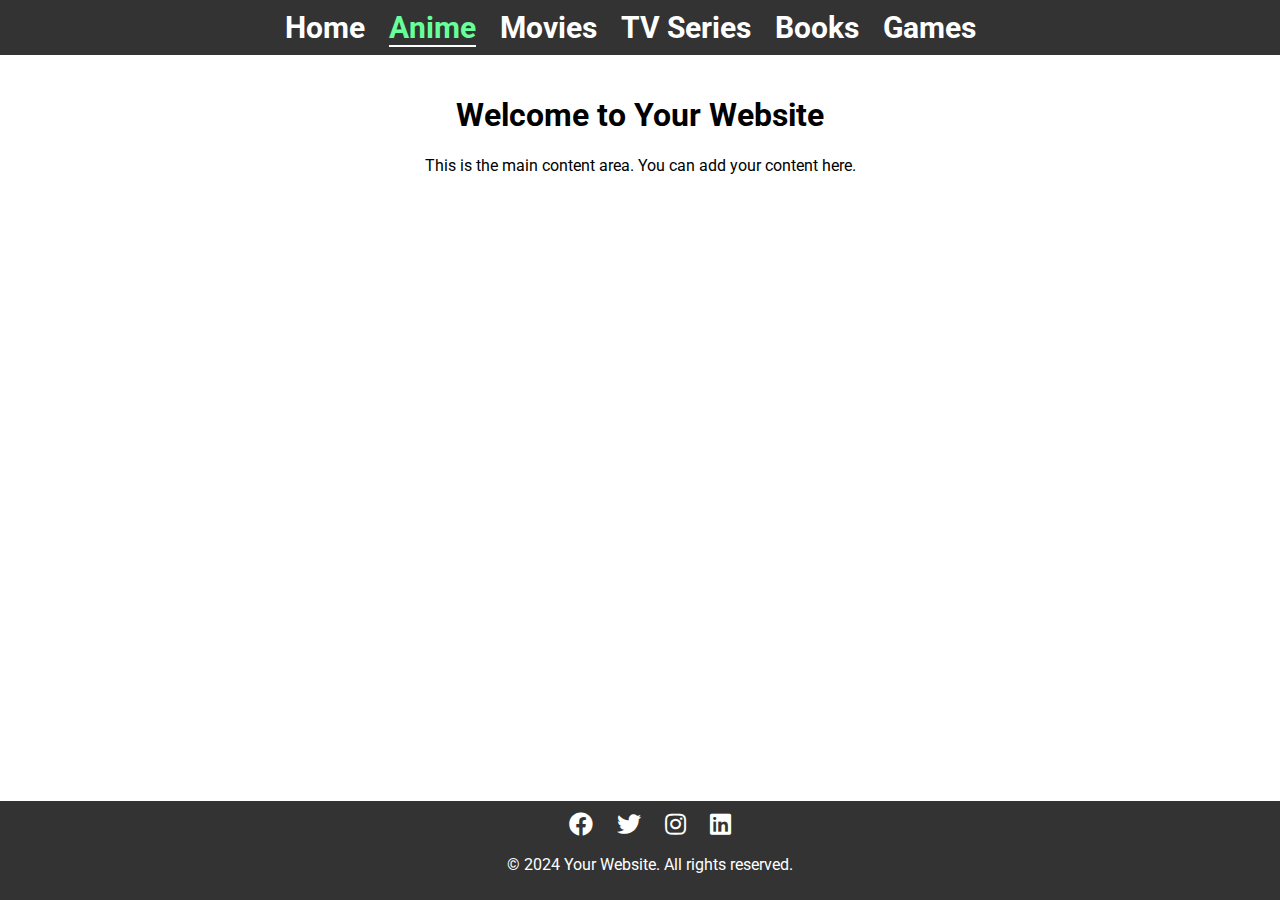
==== anime.html @ f5765a7e "almost done" ====
<!DOCTYPE html>
<html lang="en">
<head>
    <meta charset="UTF-8">
    <meta name="viewport" content="width=device-width, initial-scale=1.0">
    
    <link rel="preconnect" href="https://fonts.googleapis.com">
    <link rel="preconnect" href="https://fonts.gstatic.com" crossorigin>
    <link rel="stylesheet" href="./styles/style.css">
    <link rel="stylesheet" href="https://cdnjs.cloudflare.com/ajax/libs/font-awesome/5.15.4/css/all.min.css">
    <link href="https://fonts.googleapis.com/css2?family=Montserrat:wght@400;700&family=Roboto:wght@400;700&display=swap" rel="stylesheet">
    <title>MyPeakPicks</title>
</head>
<body>

<!-- Navbar -->
<nav class="navbar">
    <ul>
        <li><a href="index.html" >Home</a></li>
        <li><a href="anime.html" class="active" >Anime</a></li>
        <li><a href="movies.html" >Movies</a></li>
        <li><a href="series.html" >TV Series</a></li>
        <li><a href="books.html" >Books</a></li>
        <li><a href="games.html" >Games</a></li>
    </ul>
</nav>

<!-- Main Content -->
<div class="main-content">
    <h1>Welcome to Your Website</h1>
    <p>This is the main content area. You can add your content here.</p>
</div>

<!-- Footer -->
<footer class="footer">
    <div class="social-links">
        <a href="#"><i class="fab fa-facebook"></i></a>
        <a href="#"><i class="fab fa-twitter"></i></a>
        <a href="#"><i class="fab fa-instagram"></i></a>
        <a href="#"><i class="fab fa-linkedin"></i></a>
    </div>
    <p>&copy; 2024 Your Website. All rights reserved.</p>
</footer>

</body>
</html>
---- styles/style.css ----
body {
    font-family: 'Roboto', sans-serif;
    margin: 0;
    padding: 0;
}

.navbar {
    background-color: #333;
    color: white;
    padding: 10px;
    text-align: center;
}

.navbar ul {
    list-style-type: none;
    margin: 0;
    padding: 0;
}

.navbar li {
    display: inline;
    margin-right: 20px;
}

.navbar a {
    text-decoration: none;
    color: white;
    font-weight: bold;
}

/* Media query for larger views */
@media screen and (min-width: 768px) {
    .navbar a {
        font-size: 30px;
        
    }
}
.active{
    color: #67ff99!important;
    border-bottom: 2px solid white;


}
.main-content {
    padding: 20px;
    text-align: center;
    margin: 0 auto;
    width: 60%;
}

.footer {
    background-color: #333;
    color: white;
    padding: 10px;
    text-align: center;
    position: fixed;
    bottom: 0;
    width: 100%;
}

.social-links {
    margin-bottom: 10px;
}

.social-links a {
    color: white;
    font-size: 24px;
    margin: 0 10px;
}
.main img{
    padding: auto;
    background-color:#333;
    color: aqua;
    border-radius: 40%;
}
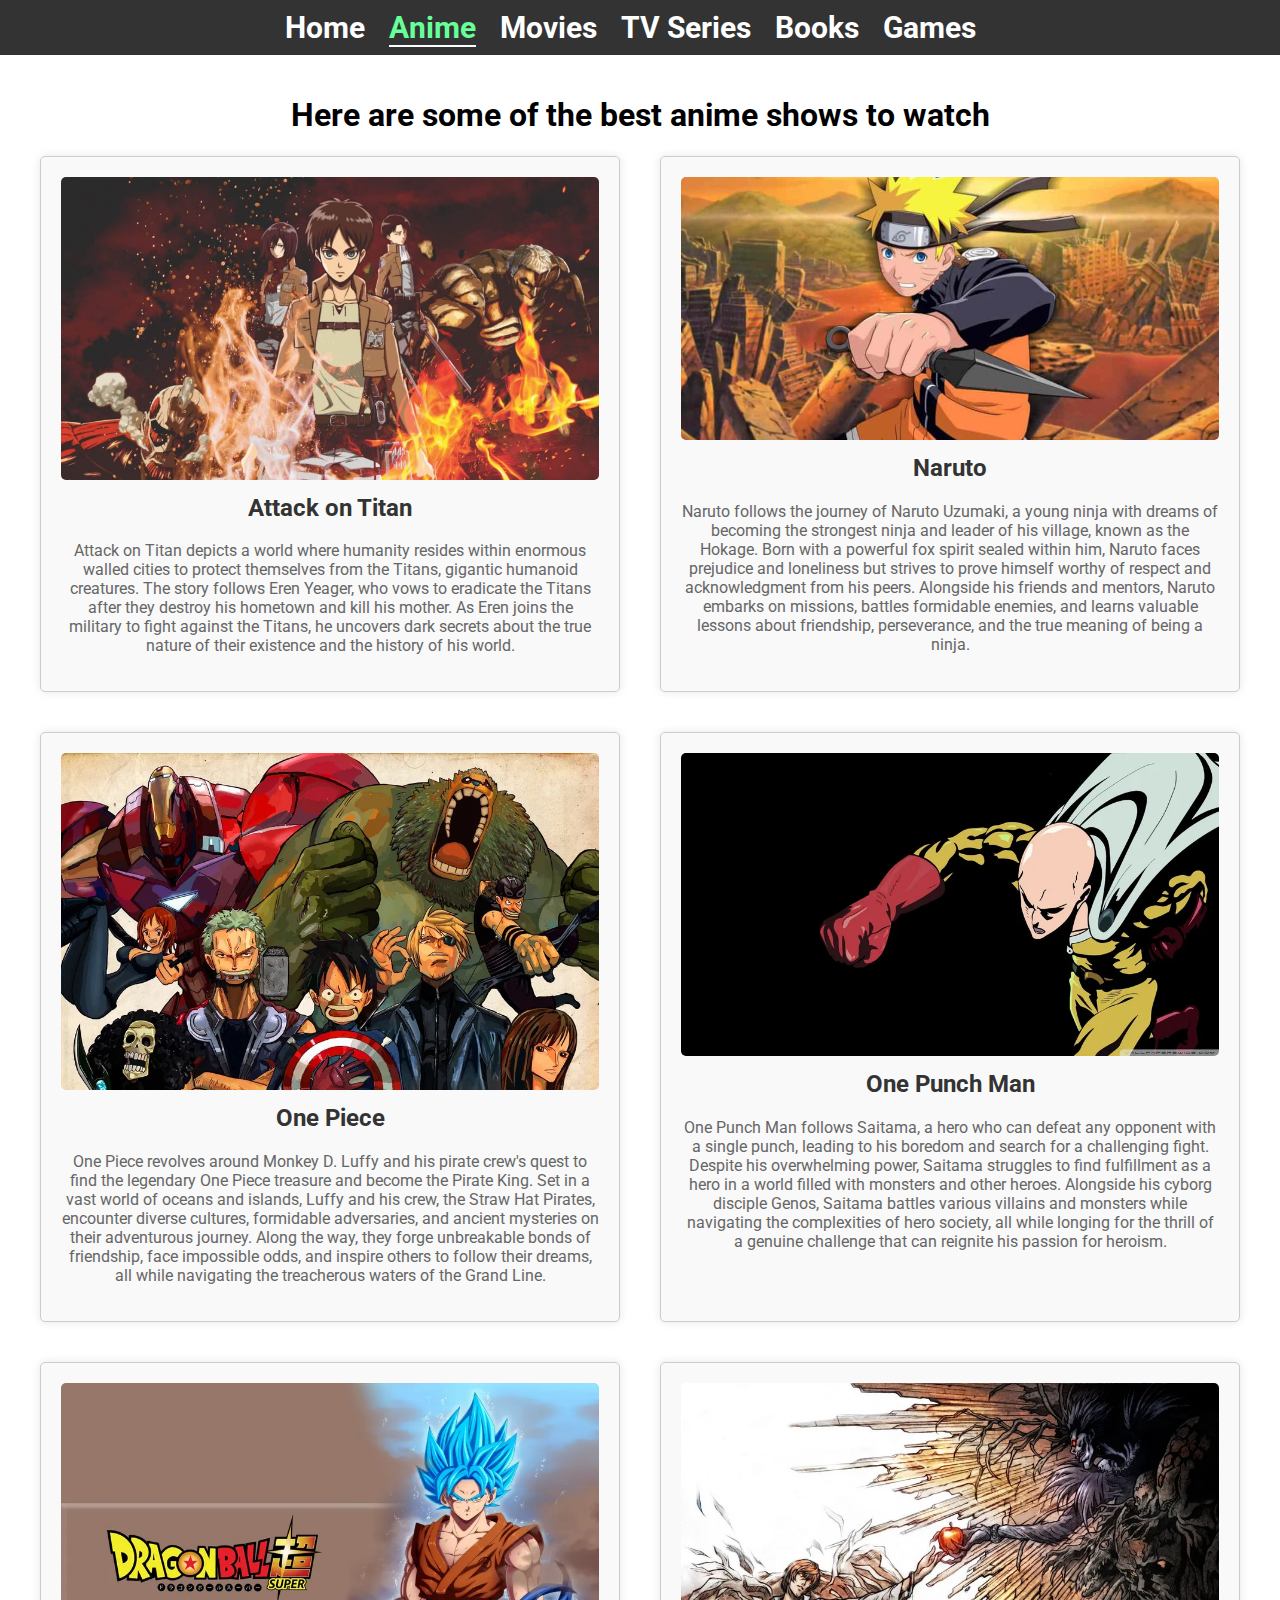
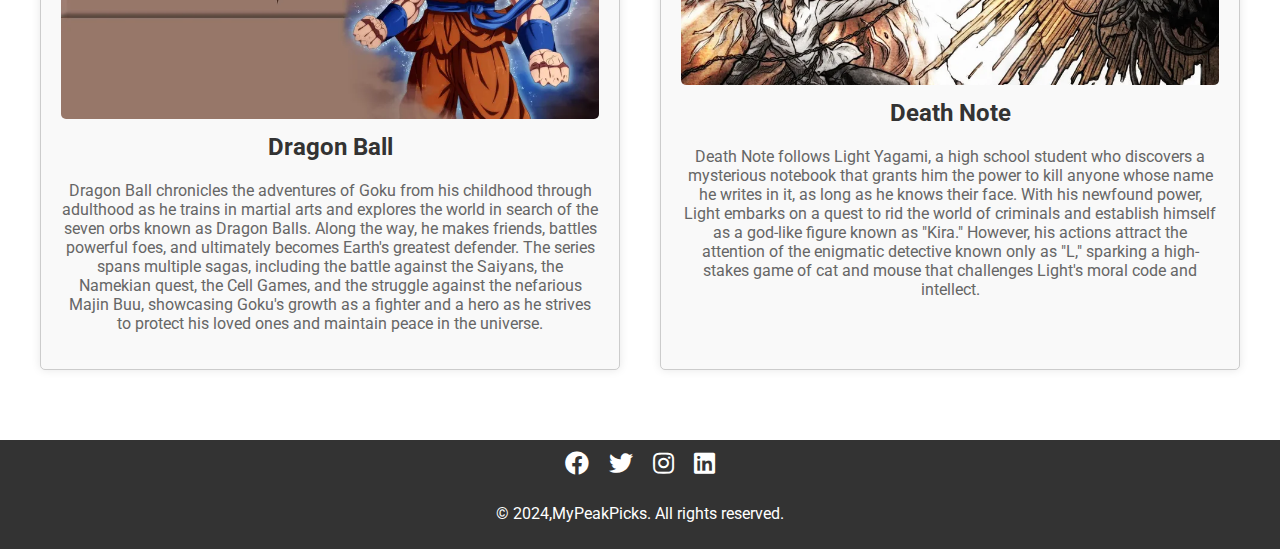
==== commit e9d9cfc8: "done!" ====
--- a/anime.html
+++ b/anime.html
@@ -27,19 +27,51 @@
 
 <!-- Main Content -->
 <div class="main-content">
-    <h1>Welcome to Your Website</h1>
-    <p>This is the main content area. You can add your content here.</p>
+    <h1>Here are some of the best anime shows to watch</h1>
+    <div class="anime">
+        <div class="anime-item">
+            <img src="./images/anime1.jpg" alt="Attack on Titan">
+            <h2>Attack on Titan</h2>
+            <p>Attack on Titan depicts a world where humanity resides within enormous walled cities to protect themselves from the Titans, gigantic humanoid creatures. The story follows Eren Yeager, who vows to eradicate the Titans after they destroy his hometown and kill his mother. As Eren joins the military to fight against the Titans, he uncovers dark secrets about the true nature of their existence and the history of his world.</p>
+        </div>
+        <div class="anime-item">
+            <img src="./images/anime2.jpg" alt="Naruto">
+            <h2>Naruto</h2>
+            <p>Naruto follows the journey of Naruto Uzumaki, a young ninja with dreams of becoming the strongest ninja and leader of his village, known as the Hokage. Born with a powerful fox spirit sealed within him, Naruto faces prejudice and loneliness but strives to prove himself worthy of respect and acknowledgment from his peers. Alongside his friends and mentors, Naruto embarks on missions, battles formidable enemies, and learns valuable lessons about friendship, perseverance, and the true meaning of being a ninja.</p>
+        </div>
+        <div class="anime-item">
+            <img src="./images/anime3.jpg" alt="One Piece">
+            <h2>One Piece</h2>
+            <p>One Piece revolves around Monkey D. Luffy and his pirate crew's quest to find the legendary One Piece treasure and become the Pirate King. Set in a vast world of oceans and islands, Luffy and his crew, the Straw Hat Pirates, encounter diverse cultures, formidable adversaries, and ancient mysteries on their adventurous journey. Along the way, they forge unbreakable bonds of friendship, face impossible odds, and inspire others to follow their dreams, all while navigating the treacherous waters of the Grand Line.</p>
+        </div>
+        <div class="anime-item">
+            <img src="./images/anime4.jpg" alt="One Punch Man">
+            <h2>One Punch Man</h2>
+            <p>One Punch Man follows Saitama, a hero who can defeat any opponent with a single punch, leading to his boredom and search for a challenging fight. Despite his overwhelming power, Saitama struggles to find fulfillment as a hero in a world filled with monsters and other heroes. Alongside his cyborg disciple Genos, Saitama battles various villains and monsters while navigating the complexities of hero society, all while longing for the thrill of a genuine challenge that can reignite his passion for heroism.</p>
+        </div>
+        <div class="anime-item">
+            <img src="./images/anime5.jpg" alt="Dragon Ball">
+            <h2>Dragon Ball</h2>
+            <p>Dragon Ball chronicles the adventures of Goku from his childhood through adulthood as he trains in martial arts and explores the world in search of the seven orbs known as Dragon Balls. Along the way, he makes friends, battles powerful foes, and ultimately becomes Earth's greatest defender. The series spans multiple sagas, including the battle against the Saiyans, the Namekian quest, the Cell Games, and the struggle against the nefarious Majin Buu, showcasing Goku's growth as a fighter and a hero as he strives to protect his loved ones and maintain peace in the universe.</p>
+        </div>
+        <div class="anime-item">
+            <img src="./images/anime6.jpg" alt="Death Note">
+            <h2>Death Note</h2>
+            <p>Death Note follows Light Yagami, a high school student who discovers a mysterious notebook that grants him the power to kill anyone whose name he writes in it, as long as he knows their face. With his newfound power, Light embarks on a quest to rid the world of criminals and establish himself as a god-like figure known as "Kira." However, his actions attract the attention of the enigmatic detective known only as "L," sparking a high-stakes game of cat and mouse that challenges Light's moral code and intellect.</p>
+        </div>
+    </div>
+    
 </div>
 
 <!-- Footer -->
 <footer class="footer">
     <div class="social-links">
-        <a href="#"><i class="fab fa-facebook"></i></a>
-        <a href="#"><i class="fab fa-twitter"></i></a>
-        <a href="#"><i class="fab fa-instagram"></i></a>
-        <a href="#"><i class="fab fa-linkedin"></i></a>
+        <a href="https://www.facebook.com" target="_blank"><i class="fab fa-facebook"></i></a>
+        <a href="https://www.twitter.com" target="_blank"><i class="fab fa-twitter"></i></a>
+        <a href="https://www.instagram.com" target="_blank"><i class="fab fa-instagram"></i></a>
+        <a href="https://www.linkedin.com" target="_blank"><i class="fab fa-linkedin"></i></a>
     </div>
-    <p>&copy; 2024 Your Website. All rights reserved.</p>
+    <p>&copy; 2024,MyPeakPicks. All rights reserved.</p>
 </footer>
 
 </body>
--- a/styles/style.css
+++ b/styles/style.css
@@ -27,6 +27,11 @@
     color: white;
     font-weight: bold;
 }
+.navbar a:hover {
+    color: #8a9fff;
+    border-bottom: 2px solid white;
+    transition: 0.5s;
+}
 
 /* Media query for larger views */
 @media screen and (min-width: 768px) {
@@ -45,21 +50,25 @@
     padding: 20px;
     text-align: center;
     margin: 0 auto;
-    width: 60%;
+    min-width: 60%;
+    margin-bottom: 50px;
 }
 
 .footer {
+    display: flex;
+    flex-direction: column;
     background-color: #333;
     color: white;
     padding: 10px;
     text-align: center;
-    position: fixed;
     bottom: 0;
-    width: 100%;
 }
 
 .social-links {
     margin-bottom: 10px;
+    justify-content: center;
+    display: flex;
+    flex-direction: row;
 }
 
 .social-links a {
@@ -72,4 +81,81 @@
     background-color:#333;
     color: aqua;
     border-radius: 40%;
-}+}
+
+.anime,
+.movies,
+.tv-series,
+.games,
+.books {
+    display: grid;
+    grid-gap: 40px;
+    margin: 0 auto;
+    max-width: 1200px;
+}
+
+.anime-item,
+.movie-item,
+.tv-series-item,
+.game-item,
+.book-item {
+    padding: 20px;
+    border: 1px solid #ccc;
+    border-radius: 5px;
+    background-color: #f9f9f9;
+    box-shadow: 0 0 10px rgba(0, 0, 0, 0.1);
+}
+.anime-item:hover,
+.movie-item:hover,
+.tv-series-item:hover,
+.game-item:hover,
+.book-item:hover {
+    box-shadow: rgba(0, 0, 0, 0.3) 0px 19px 38px, rgba(0, 0, 0, 0.22) 0px 15px 12px;
+    transition: 0.5s;
+    transform: scale(1.05);
+    z-index: 1;
+}
+
+
+
+.anime-item img,
+.movie-item img,
+.tv-series-item img,
+.game-item img{
+    max-width: 100%;
+    height: auto;
+    border-radius: 5px;
+}
+.book-item img{
+    max-width: 100%;
+    max-height: 300px;
+    border-radius: 5px;
+}
+
+.anime-item h2,
+.movie-item h2,
+.tv-series-item h2,
+.game-item h2,
+.book-item h2 {
+    margin-top: 10px;
+    font-size: 1.5rem;
+    color: #333;
+}
+
+.anime-item p,
+.movie-item p,
+.tv-series-item p,
+.game-item p,
+.book-item p {
+    color: #666;
+}
+
+@media screen and (min-width: 768px) {
+    .anime,
+    .movies,
+    .tv-series,
+    .games,
+    .books {
+        grid-template-columns: repeat(2, 1fr);
+    }
+}
